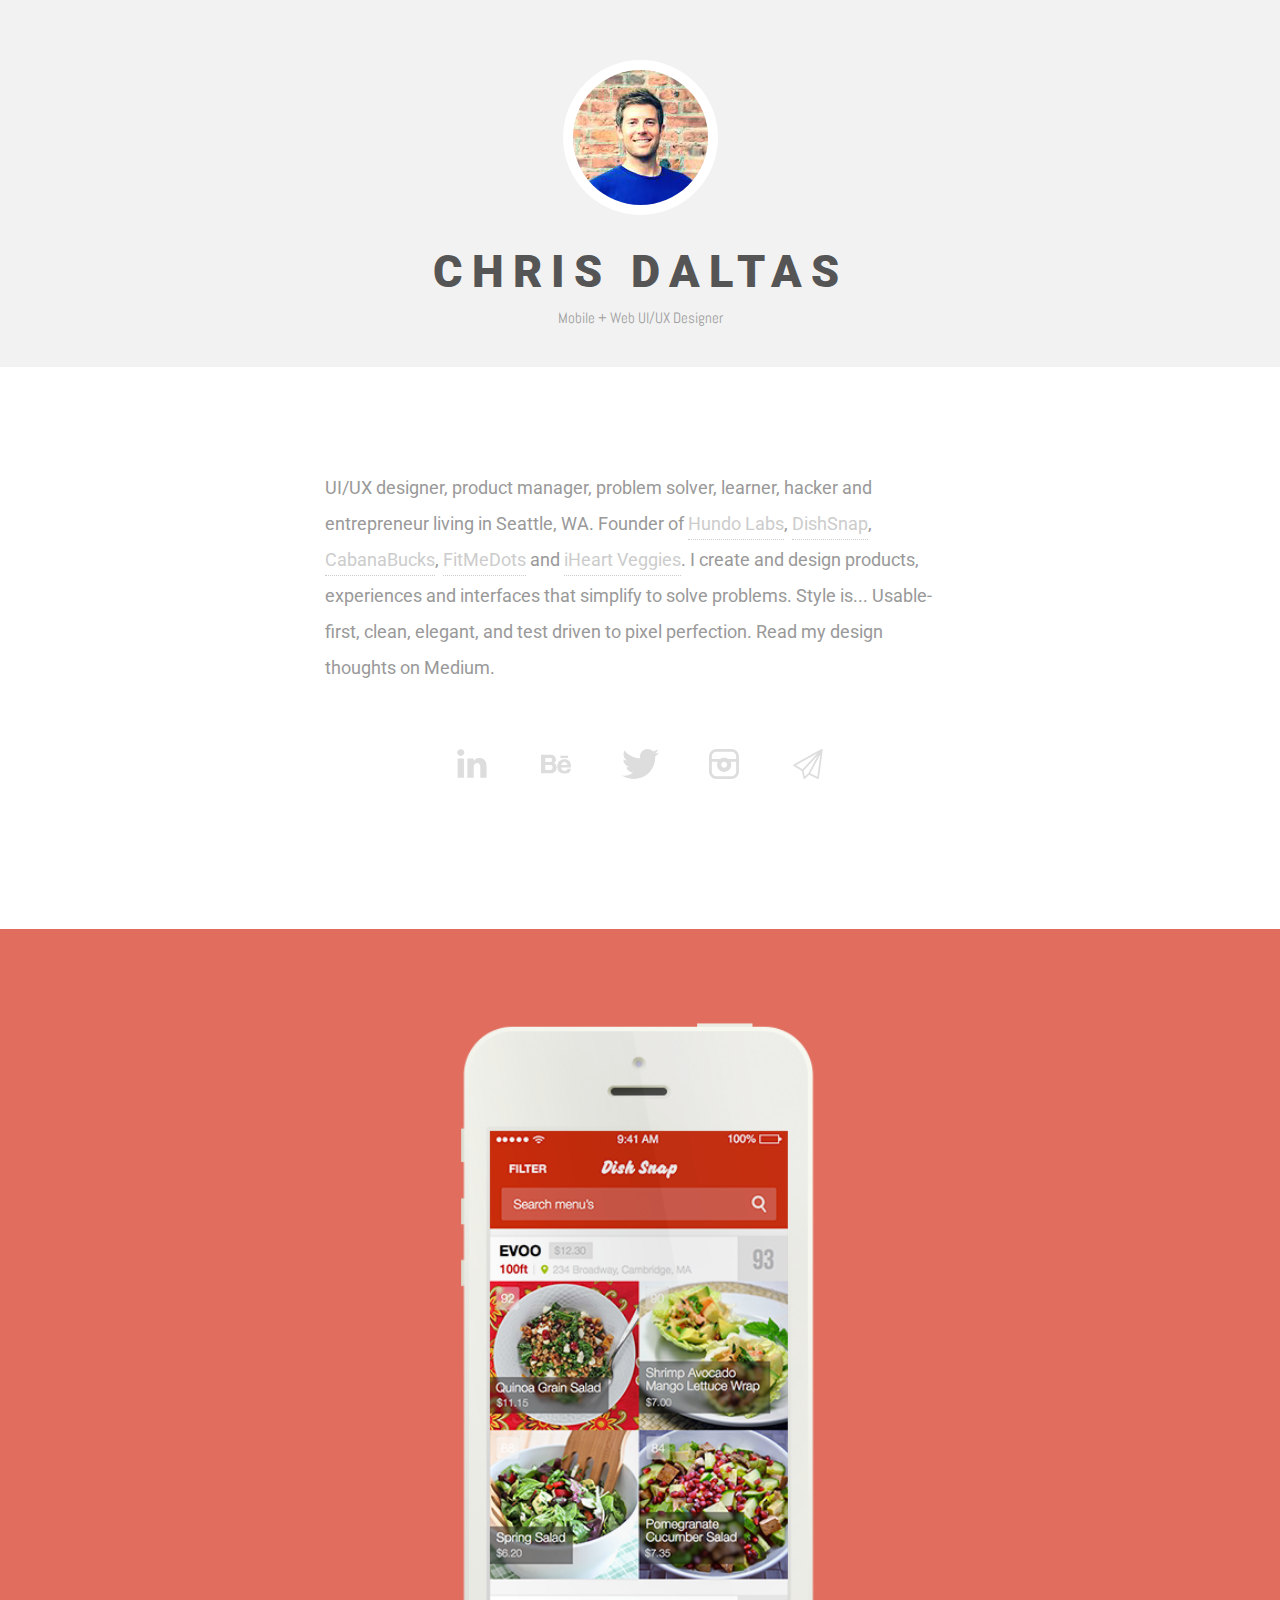
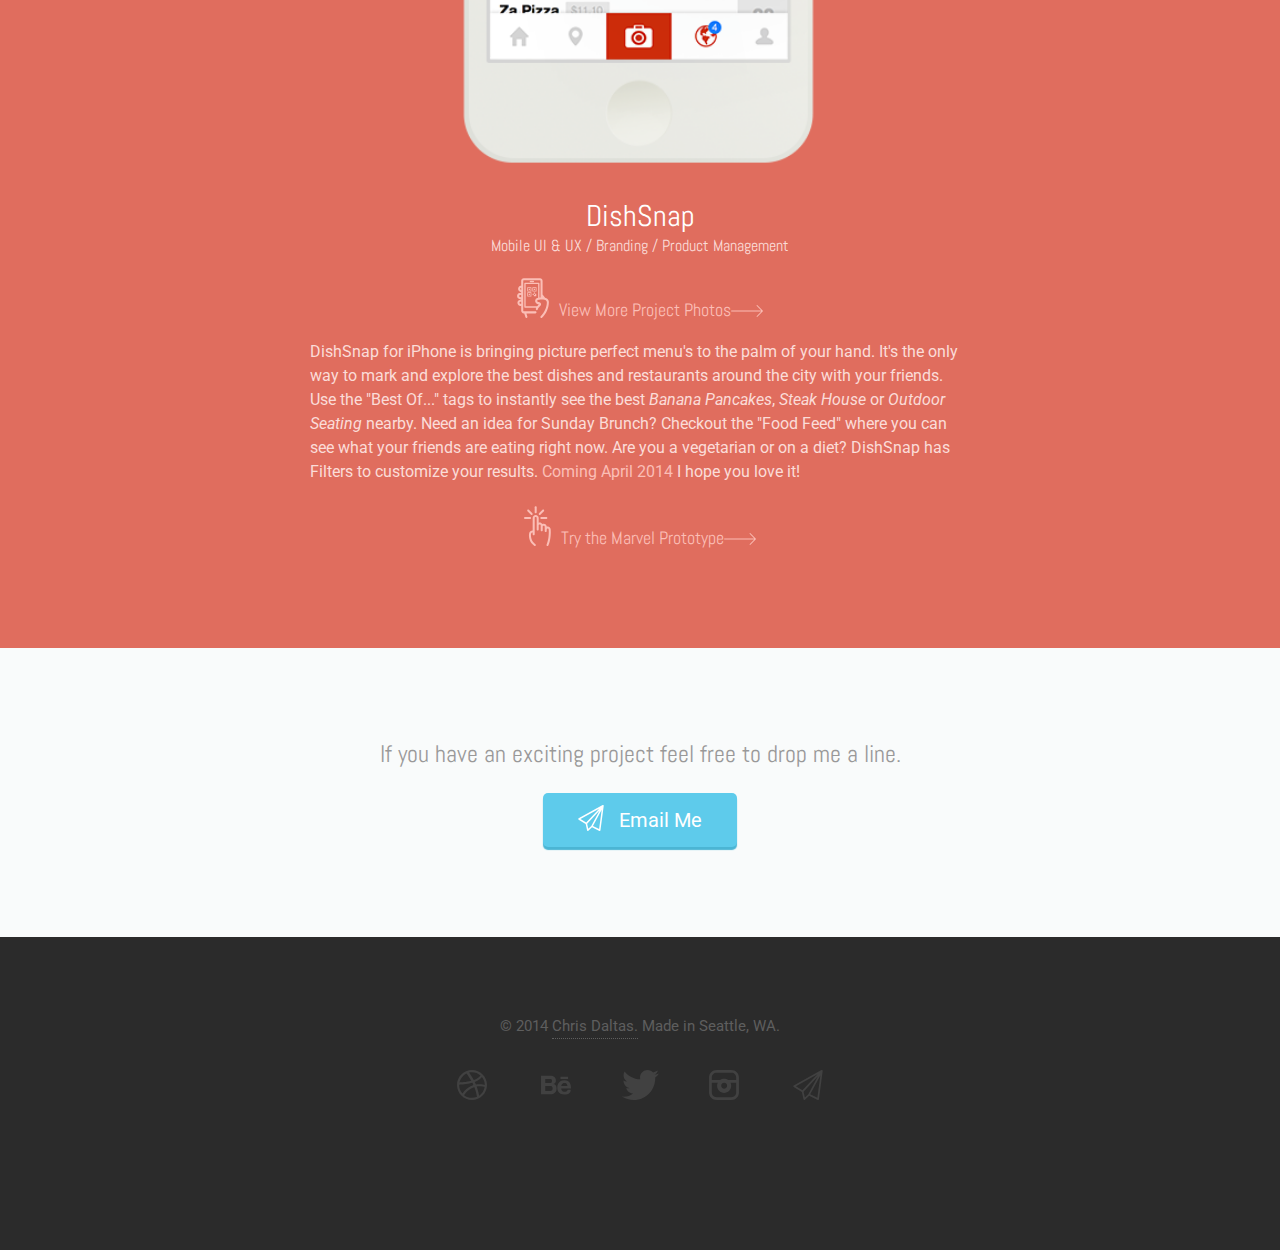
==== index.html @ 1ea1fd64 "updated links" ====
<!DOCTYPE html>
<html lang="en">
<head>
    <meta charset="utf-8">
    <title>Chris Daltas | Mobile + Web UI/UX Designer</title>
    <meta name="viewport" content="width=device-width, initial-scale=1.0">

    <!-- GOOGLE FONTS -->
    <link href='http://fonts.googleapis.com/css?family=Abel|Yellowtail|Roboto:400,300,500,700,900,100|Cookie|Rancho' rel='stylesheet' type='text/css'>

    <!-- Removal of Typekit Fonts
    <script src="//use.typekit.net/yda7muu.js"></script>
    <script>try{Typekit.load();}catch(e){}</script>
    -->

    <link rel="stylesheet" href="css/styles.css">
    
    <!-- [if lt IE 9]>
        <script src="http://html5shiv.googlecode.com/svn/trunk/html5.js"></script>
    <![endif]
    -->
    

</head>
<body>

    <header id="header">
        <img src="images/mypic_sq.png" width="135" height="135" class="hero">
        <h1>CHRIS DALTAS</h1>
        <h2>Mobile + Web UI/UX Designer</h2>
    </header>
    
    <section id="intro">
        <div class="column">
            
            <p>UI/UX designer, product manager, problem solver, learner, hacker and entrepreneur living in Seattle, WA. Founder of <a href="http://www.gohundo.com" class="link-black">Hundo Labs</a>, <a href="dishsnap.html" class="link-red" target="_blank">DishSnap</a>, <a href="" class="link-twitter">CabanaBucks</a>, <a href="http://www.fitmedots.com" class="link-dribbble">FitMeDots</a> and <a href="https://itunes.apple.com/us/app/i-heart-veggies-vegetables/id487777844?mt=8" class="link-green">iHeart Veggies</a>. I create and design products, experiences and interfaces that simplify to solve problems. Style is... Usable-first, clean, elegant, and test driven to pixel perfection. Read my design thoughts on Medium.</p>
            
            <ul class="social">
                <li class="link-dribbble">
                    <a href="">
                        <img src="/images/icon_linkedin_over.svg" width="43" height="43">
                        LinkedIn
                    </a>
                </li>
                
                <li class="link-behance">
                    <a href="https://www.behance.net/chrisdaltas">
                        <img src="/images/icon_behance_over.svg" width="43" height="43">
                        Behance
                    </a>
                </li>
                
                <li class="link-twitter">
                    <a href="https://twitter.com/chrisdaltas">
                        <img src="/images/icon_twitter_over.svg" width="43" height="43">
                        Twitter
                    </a>
                </li>
                
                <li class="link-instagram">
                    <a href="http://instagram.com/ccwaite8">
                        <img src="/images/icon_instagram_over.svg" width="43" height="43">
                        Instagram
                    </a>
                </li>
                
                <li class="link-mail">
                    <a href="mailto:chrisdaltas@gmail.com">
                        <img src="/images/icon_mail_over.svg" width="43" height="43">
                        Email
                    </a>
                </li>
    
            </ul>
            
        </div>
    </section>
        <section id="snappy" class="clients">
        
        <img src="images/dishsnap.png" alt="DishSnap" width="380" class="hero">
        
        <div class="column">
        
            <h2>DishSnap</h2>
            <h3>Mobile UI & UX / Branding / Product Management</h3>

            <p class="dribbble"><a href=""><img src="/images/icon_photos.svg" class="dribbble">View More Project Photos<img src="/images/icon_arrow_snappy.svg" class="arrow"></a></p>
            
            <p>DishSnap for iPhone is bringing picture perfect menu's to the palm of your hand. It's the only way to mark and explore the best dishes and restaurants around the city with your friends. Use the "Best Of..." tags to instantly see the best <em>Banana Pancakes</em>, <em>Steak House</em> or <em>Outdoor Seating</em> nearby. Need an idea for Sunday Brunch? Checkout the "Food Feed" where you can see what your friends are eating right now. Are you a vegetarian or on a diet? DishSnap has Filters to customize your results.<a href="dishsnap.html" class="link-focus"> Coming April 2014</a> I hope you love it!</p>

            <p class="dribbble"><a href=""><img src="/images/icon_demo.svg" class="dribbble">Try the Marvel Prototype<img src="/images/icon_arrow_snappy.svg" class="arrow"></a></p>
        
        </div>
    </section>
    
    
<!--
    <section id="share-practice" class="clients">
    
        <img src="images/share_practice.png" alt="SharePractice" width="399" height="359" class="hero">
        
        <div class="column">
        
            <h2>Cabanabucks</h2>
            <h3>Branding, UI/UX Design, Product Management</h3>
            
            <p>FitMeDots is the easiest way to track the progress of your workout and guarantee you don't neglect certain body parts and create muscle imbalances.</p>
            
        </div>
    </section>
    
    <section id="ted-todd" class="clients">
        
        <img src="images/ted_todd.png" alt="Ted Todd Insurance" width="623" height="303" class="hero">
        
        <div class="column">
        
            <h2>Ted Todd Insurance</h2>
            <h3>Web Design / Responsive Design</h3>
            
            <p>Led the Web Design direction for the new Ted Todd Insurance Website with Focus Lab. Once <a href="http://dribbble.com/matt_yow">@Matt Yow</a> and <a href="http://dribbble.com/BillSKenney">@Bill Kenney</a> dropped some branding magic we were able to make a very professional yet playful informational respsponive site.</p>
            
            <p class="dribbble"><a href="http://dribbble.com/charliewaite/projects/86201-Ted-Todd"><img src="images/icon_dribbble_tedtodd.svg" class="dribbble">View this project on dribbble <img src="images/icon_arrow_tedtodd.svg" class="arrow"></a></p>
        
        </div>
    </section>
    
    <section id="productions-4120" class="clients">
        
        <img src="images/4120.png" alt="4120 Productions" width="623" height="303" class="hero">
        
        <div class="column">
        
            <h2>4120 Productions</h2>
            <h3>Web Design / Responsive Design / Branding Collateral</h3>
            
            <p>Got to work on the 4120 Productions website as well as some branding collateral. Worked with <a href="http://dribbble.com/colorkitecraig">@Craig Stubberfield</a> and <a href="http://colorkite" target="_blank">Colorkite</a> to make a new portfolio site for an awesome video production company in San diego. Check out the live site <a href="http://www.fortyonetwenty.com/" target="_blank">here</a>.</p>
            
            <p class="dribbble"><a href="http://dribbble.com/charliewaite/projects/87992-4120-Productions"><img src="images/icon_dribbble_4120.svg" class="dribbble">View this project on dribbble <img src="images/icon_arrow_4120.svg" class="arrow"></a></p>
        
        </div>
    </section>
    
    <section id="snappy" class="clients">
        
        <img src="images/snappy.png" alt="Snappy" width="450" height="358" class="hero">
        
        <div class="column">
        
            <h2>Snappy</h2>
            <h3>Web Design / UI Design / Branding</h3>
            
            <p>Working with the UserScape team was a dream. When you have a company that allows you to take some risks and explore your options, it really allows you to take a design to places it may not have wound up otherwise. Check out the in depth blog over at <a href="http://focuslabllc.com/blog/P3" target="_blank">Focus Lab</a>.</p>
            
            <p class="dribbble"><a href="http://dribbble.com/charliewaite/projects/64573-Snap-Reply"><img src="images/icon_dribbble_snappy.svg" class="dribbble">View this project on dribbble <img src="images/icon_arrow_snappy.svg" class="arrow"></a></p>
        
        </div>
    </section>

    -->
    
    <section id="contact">
        <h3>If you have an exciting project feel free to drop me a line.</h3>
        <a href="mailto:chrisdaltas@gmail.com" class="btn"><img src="images/icon_mail_white.svg">Email Me</a>
    </section>
    
    <footer id="footer">
        <p>&copy; 2014 <a href="mailto:chrisdaltas@gmail.com">Chris Daltas.</a> Made in Seattle, WA.</p>
        
        <ul class="social">
            <li class="link-dribbble">
                <a href="">
                    <img src="images/icon_linkedin_over.svg" width="43" height="43">
                    LinkedIn
                </a>
            </li>
            <li class="link-behance">
                <a href="https://www.behance.net/chrisdaltas">
                    <img src="images/icon_behance_over.svg" width="43" height="43">
                    Behance
                </a>
            </li>
            <li class="link-twitter">
                <a href="https://twitter.com/chrisdaltas">
                    <img src="images/icon_twitter_over.svg" width="43" height="43">
                    Twitter
                </a>
            </li>
            <li class="link-instagram">
                <a href="">
                    <img src="images/icon_instagram_over.svg" width="43" height="43">
                    Instagram
                </a>
            </li>
            <li class="link-mail">
                <a href="mailto:chrisdaltas@gmail.com">
                    <img src="images/icon_mail_over.svg" content="image/svg" width="43" height="43">
                    Email
                </a>
            </li>
            
        </ul>
        
    </footer>

<script type="text/javascript">

  var _gaq = _gaq || [];
  _gaq.push(['_setAccount', 'UA-39226556-1']);
  _gaq.push(['_trackPageview']);

  (function() {
    var ga = document.createElement('script'); ga.type = 'text/javascript'; ga.async = true;
    ga.src = ('https:' == document.location.protocol ? 'https://ssl' : 'http://www') + '.google-analytics.com/ga.js';
    var s = document.getElementsByTagName('script')[0]; s.parentNode.insertBefore(ga, s);
  })();

</script>


</body>
</html>
---- css/styles.css ----
article,
aside,
details,
figcaption,
figure,
footer,
header,
hgroup,
nav,
section {
  display: block;
}
audio,
canvas,
video {
  display: inline-block;
  *display: inline;
  *zoom: 1;
}
audio:not([controls]) {
  display: none;
}
html {
  font-size: 100%;
  -webkit-text-size-adjust: 100%;
  -ms-text-size-adjust: 100%;
}
a:focus {
  outline: thin dotted #333;
  outline: 5px auto -webkit-focus-ring-color;
  outline-offset: -2px;
}
a:hover,
a:active {
  outline: 0;
}
sub,
sup {
  position: relative;
  font-size: 75%;
  line-height: 0;
  vertical-align: baseline;
}
sup {
  top: -0.5em;
}
sub {
  bottom: -0.25em;
}
img {
  /* Responsive images (ensure images don't scale beyond their parents) */

  max-width: 100%;
  /* Part 1: Set a maxium relative to the parent */

  width: auto\9;
  /* IE7-8 need help adjusting responsive images */

  height: auto;
  /* Part 2: Scale the height according to the width, otherwise you get stretching */

  vertical-align: middle;
  border: 0;
  -ms-interpolation-mode: bicubic;
}
#map_canvas img,
.google-maps img {
  max-width: none;
}
button,
input,
select,
textarea {
  margin: 0;
  font-size: 100%;
  vertical-align: middle;
}
button,
input {
  *overflow: visible;
  line-height: normal;
}
button::-moz-focus-inner,
input::-moz-focus-inner {
  padding: 0;
  border: 0;
}
button,
html input[type="button"],
input[type="reset"],
input[type="submit"] {
  -webkit-appearance: button;
  cursor: pointer;
}
input[type="search"] {
  -webkit-box-sizing: content-box;
  -moz-box-sizing: content-box;
  box-sizing: content-box;
  -webkit-appearance: textfield;
}
input[type="search"]::-webkit-search-decoration,
input[type="search"]::-webkit-search-cancel-button {
  -webkit-appearance: none;
}
textarea {
  overflow: auto;
  vertical-align: top;
}

/* ===================================
 GOOGLE FONTS
 ===================================== */

/* font-family: 'Abel', sans-serif; */
/* font-family: 'Yellowtail', cursive; */
/* font-family: 'Roboto', sans-serif; */
/* font-family: 'Cookie', cursive; */
/* font-family: 'Rancho', cursive; */


a {
  text-decoration: none;
  color: ;
}
a:hover,
a:visited {
  color: ;
}
h1,
h2,
h3,
h4,
h5,
h6 {
  margin-top: 0;
  font-weight: normal;
}
.left {
  float: left;
}
.right {
  float: right;
}
body {
  font-family: "Roboto", "Helvetica Neue", Helvetica, Arial, sans-serif;
  margin: 0;
  padding: 0;
  color: #999;
  font-weight: normal;
}
h1 {
  font-family: "Roboto", "Helvetica Neue", Helvetica, Arial, sans-serif;
  font-size: 45px;
  font-weight: 900;
}
h2 {
  font-family: "abel", "Helvetica Neue", Helvetica, Arial, sans-serif;
  font-size: 30px;
  font-weight: 500;
}

h3 {
    font-family: "abel", "Helvetica Neue", Helvetica, Arial, sans-serif;}


/* ===================================
HEADER
 ===================================== */

header#header {
  text-align: center;
  background: #f2f2f2;
  padding: 30px 0 40px 0;
}

header#header .hero {
  margin: 30px;
  border-radius: 100%;
  border:10px solid #fff;
}

header#header h1 {
  color: #555;
  letter-spacing: 9px;
  margin: 0;
  padding-left: 15px;
  padding-right: 15px;
}
header#header h2 {
  font-size: 15px;
  color: #9f9f9f;
  font-family: "Abel", "Helvetica Neue", Helvetica, Arial, sans-serif;
  margin: 10px 0 0 0;
  font-weight: normal;
}

/* ===================================
INTRO SECTION
===================================== */

section#intro {
  padding: 85px 0 85px 0;
}
section#intro .column {
  max-width: 630px;
  margin: 0 auto;
  padding-left: 15px;
  padding-right: 15px;
}
section#intro p {
  font-size: 18px;
  line-height: 2;
  color: #999;
  padding-bottom: 25px;
}
section#intro a {
  color: #ccc;
  border-bottom: 1px dotted #ccc;
  padding-bottom: 5px;
}
section#intro a.link-green:hover {
  color: #09dd2c;
  border-color: #09dd2c;
}  
section#intro a.link-black:hover {
  color: #000000;
  border-color: #000000;
}  
section#intro a.link-red:hover {
  color: #D62618;
  border-color: #D62618;
}  
section#intro a.link-twitter:hover {
  color: #28aae1;
  border-color: #28aae1;
}
section#intro a.link-dribbble:hover {
  color: #ea4c89;
  border-color: #ea4c89;
}
section#intro a.link-instagram:hover {
  color: #326189;
  border-color: #326189;
}
ul.social {
  list-style: none;
  margin: 0;
  padding: 0;
  text-align: center;
}
ul.social li {
  margin: 0;
  padding: 0;
  display: inline-block;
  margin: 20px 5px;
  vertical-align: top;
}
ul.social li a {
  display: block;
  width: 70px;
  height: 70px;
  text-indent: -9999px;
  border: none !important;
  font-size: 14px;
  text-align: center;
}
ul.social li a:hover {
  background: transparent !important;
}
ul.social li a:hover img {
  height: 30px !important;
  margin-bottom: 25px;
}
ul.social li.link-twitter a {
  background: url(/images/icon_twitter.svg) no-repeat center 0px;
  background-size: 37px;
  color: #28aae1 !important;
}
ul.social li.link-dribbble a {
  background: url(/images/icon_linkedin.svg) no-repeat center 0px;
  background-size: 30px;
  color: #007BB6 !important;
}
ul.social li a:hover {
  text-indent: 0;
}
ul.social li.link-instagram a {
  background: url(/images/icon_instagram.svg) no-repeat center 0px;
  background-size: 30px;
  color: #326189 !important;
}
ul.social li.link-mail a {
  background: url(/images/icon_mail.svg) no-repeat center 0px;
  background-size: 30px;
  color: #dd4951 !important;
}
ul.social li.link-behance a {
  background: url(/images/icon_behance.svg) no-repeat center 0px;
  background-size: 30px;
  color: #005CFF !important;
}


/* ===================================
CLIENT WORK
===================================== */

section.clients {
  padding: 80px 15px;
}
section.clients .column {
  max-width: 660px;
  margin: 0 auto;
}
section.clients .hero {
  margin-bottom: 20px;
}
section.clients h2 {
  font-size: 30px;
  margin: 0;
}
section.clients h3 {
  font-size: 16px;
  font-weight: normal;
  margin-bottom: 20px;
}
section.clients p {
  font-size: 16px;
  line-height: 1.5;
  text-align: left;
}
section.clients p.dribbble {
  font-family: 'abel';
  font-size: 18px;
  margin-top: 20px;
  line-height: 24px;
  text-align: center;
}
section.clients p.dribbble img.dribbble {
  vertical-align: baseline;
  height: 40px;
  margin-right: 10px;
  position: relative;
  top: 2px;
}
section.clients p.dribbble img.arrow {
  width: 32px;
  height: 12px;
  position: relative;
  -webkit-transition-property: left;
  -moz-transition-property: left;
  -o-transition-property: left;
  transition-property: left;
  -webkit-transition-duration: 0.2s;
  -moz-transition-duration: 0.2s;
  -o-transition-duration: 0.2s;
  transition-duration: 0.2s;
  -webkit-transition-timing-function: linear;
  -moz-transition-timing-function: linear;
  -o-transition-timing-function: linear;
  transition-timing-function: linear;
}
section.clients p.dribbble:hover img.arrow {
  position: relative;
  left: 10px;
  -webkit-transition-property: left;
  -moz-transition-property: left;
  -o-transition-property: left;
  transition-property: left;
  -webkit-transition-duration: 0.2s;
  -moz-transition-duration: 0.2s;
  -o-transition-duration: 0.2s;
  transition-duration: 0.2s;
  -webkit-transition-timing-function: linear;
  -moz-transition-timing-function: linear;
  -o-transition-timing-function: linear;
  transition-timing-function: linear;
}

/* DISHSNAP */

section#dishsnap {
  background: #e06d5e;
  text-align: center;
}

section#dishsnap h2 {
  color: #ed1d1d;
}
section#dishsnap h3 {
  color: #fbdcd8;
}
section#dishsnap p {
  color: #fbdcd8;
}
section#dishsnap a {
  color: #fbdcd8;
}

/* SEBONIC FINANCIAL */


section#sebonic {
  background: #fcead5;
  text-align: center;
}
section#sebonic h2 {
  font-family: 'Yellowtail', cursive;
  color: #675743;
}
section#sebonic h3 {
  color: #7f6c55;
}
section#sebonic p {
  color: #7f6c55;
}
section#sebonic a {
  color: #ad6c29;
}


/* SHARE PRACTICE */

section#share-practice {
  background: #7ec9ac;
  text-align: center;
}
section#share-practice h2 {
  color: #fff;
}
section#share-practice h3 {
  color: #888;
}
section#share-practice p {
  color: #000;
}
section#share-practice a {
  color: #dd1515;
}


/* TED TODD */

section#ted-todd {
  background: #1d9fd3;
  text-align: center;
}
section#ted-todd h2 {
  color: #fff;
}
section#ted-todd h3 {
  color: #0a5b7c;
}
section#ted-todd p {
  color: #0a5b7c;
}
section#ted-todd a {
  color: #71d4fb;
}


/* 4120 PRODUCTIONS*/

section#productions-4120 {
  background: #f3f3e9;
  text-align: center;
}
section#productions-4120 h2 {
  color: #555;
}
section#productions-4120 h3 {
  color: #a7a9ac;
}
section#productions-4120 p {
  color: #a7a9ac;
}
section#productions-4120 a {
  color: #db594c;
}

/* SNAPPY */

section#snappy {
  background: #e06d5e;
  text-align: center;
}
section#snappy h2 {
  color: #fff;
}
section#snappy h3 {
  color: #fbdcd8;
}
section#snappy p {
  color: #fbdcd8;
}
section#snappy a {
  color: #fbbeb6;
}

/* ===================================
CONTACT
===================================== */


section#contact {
  background: #f9fbfb;
  text-align: center;
  padding: 90px 15px;
}
section#contact h3 {
  font-size: 24px;
}
section#contact .btn {
  display: inline-block;
  background: #5ecbeb;
  border-radius: 5px;
  font-size: 20px;
  line-height: 30px;
  padding: 12px 35px;
  color: #fff;
  box-shadow: 0 3px 1px #4bb5d4;
}
section#contact .btn:hover {
  background: #07c2f9;
  box-shadow: 0 3px 1px #07a5d3;
}
section#contact .btn img {
  width: 26px;
  margin-right: 15px;
  vertical-align: top;
}

/* ===================================
FOOTER
===================================== */

footer#footer {
  background: #2b2b2b;
  text-align: center;
  padding: 65px 0 90px 0;
}
footer#footer {
  background: #2b2b2b;
  text-align: center;
  padding: 65px 0 90px 0;
}
footer#footer p {
  font-size: 15px;
  color: #5e5e5e;
}
footer#footer p a {
  font-family: "Roboto", "Helvetica Neue", Helvetica, Arial, sans-serif;
  color: #5e5e5e;
  border-bottom: 1px dotted #5e5e5e;
  padding-bottom: 3px;
}
footer#footer ul.social li.link-twitter a {
  background-image: url(/images/icon_twitter_footer.svg);
}
footer#footer ul.social li.link-dribbble a {
  background-image: url(/images/icon_dribbble_footer.svg);
}
footer#footer ul.social li.link-instagram a {
  background-image: url(/images/icon_instagram_footer.svg);
}
footer#footer ul.social li.link-mail a {
  background-image: url(/images/icon_mail_footer.svg);
}
footer#footer ul.social li.link-blog a {
  background-image: url(/images/icon_blog_footer.svg);
}
footer#footer ul.social li.link-behance a {
  background-image: url(/images/icon_behance_footer.svg);
}


/* ===================================
RESPONSIVE STYLES
===================================== */

@media (max-width: 600px) {
  header#header {
    text-align: center;
    background: #f2f2f2;
    padding: 35px 0 35px 0;
  }
  header#header h1 {
    font-size: 26px;
    letter-spacing: 5px;
  }
  section#intro {
    padding: 25px 0 25px 0;
  }
  section#intro p {
    font-size: 16px;
    line-height: 1.8;
    color: #999;
  }
  section.clients p {
    font-size: 16px;
   line-height: 1.8;
    text-align: left;
  }
  ul.social {
   list-style: none;
   margin: 0;
   padding: 25px 0 0 0;
   text-align: center;
  }
  ul.social li {
    margin: 0;
  }
  ul.social li a {
    width: 50px;
  }
  footer#footer ul.social {
    display: none;
  }
}
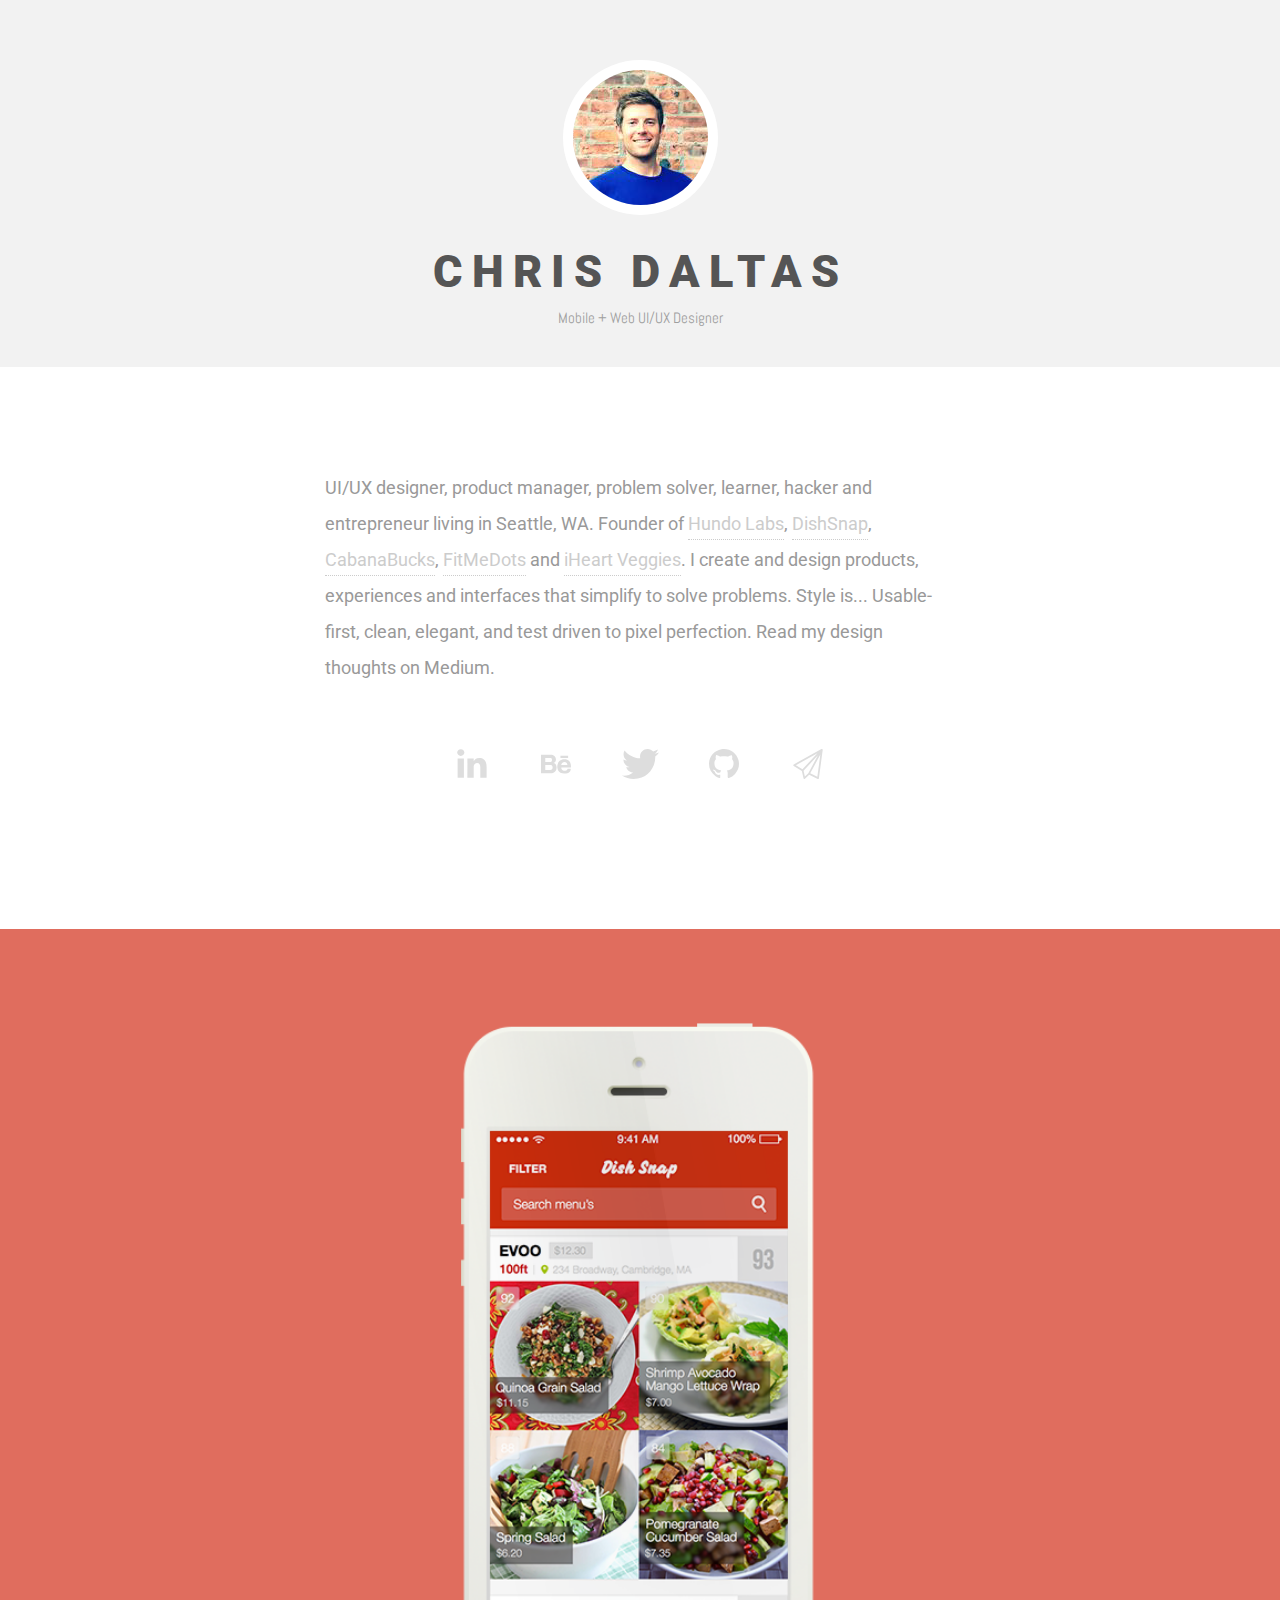
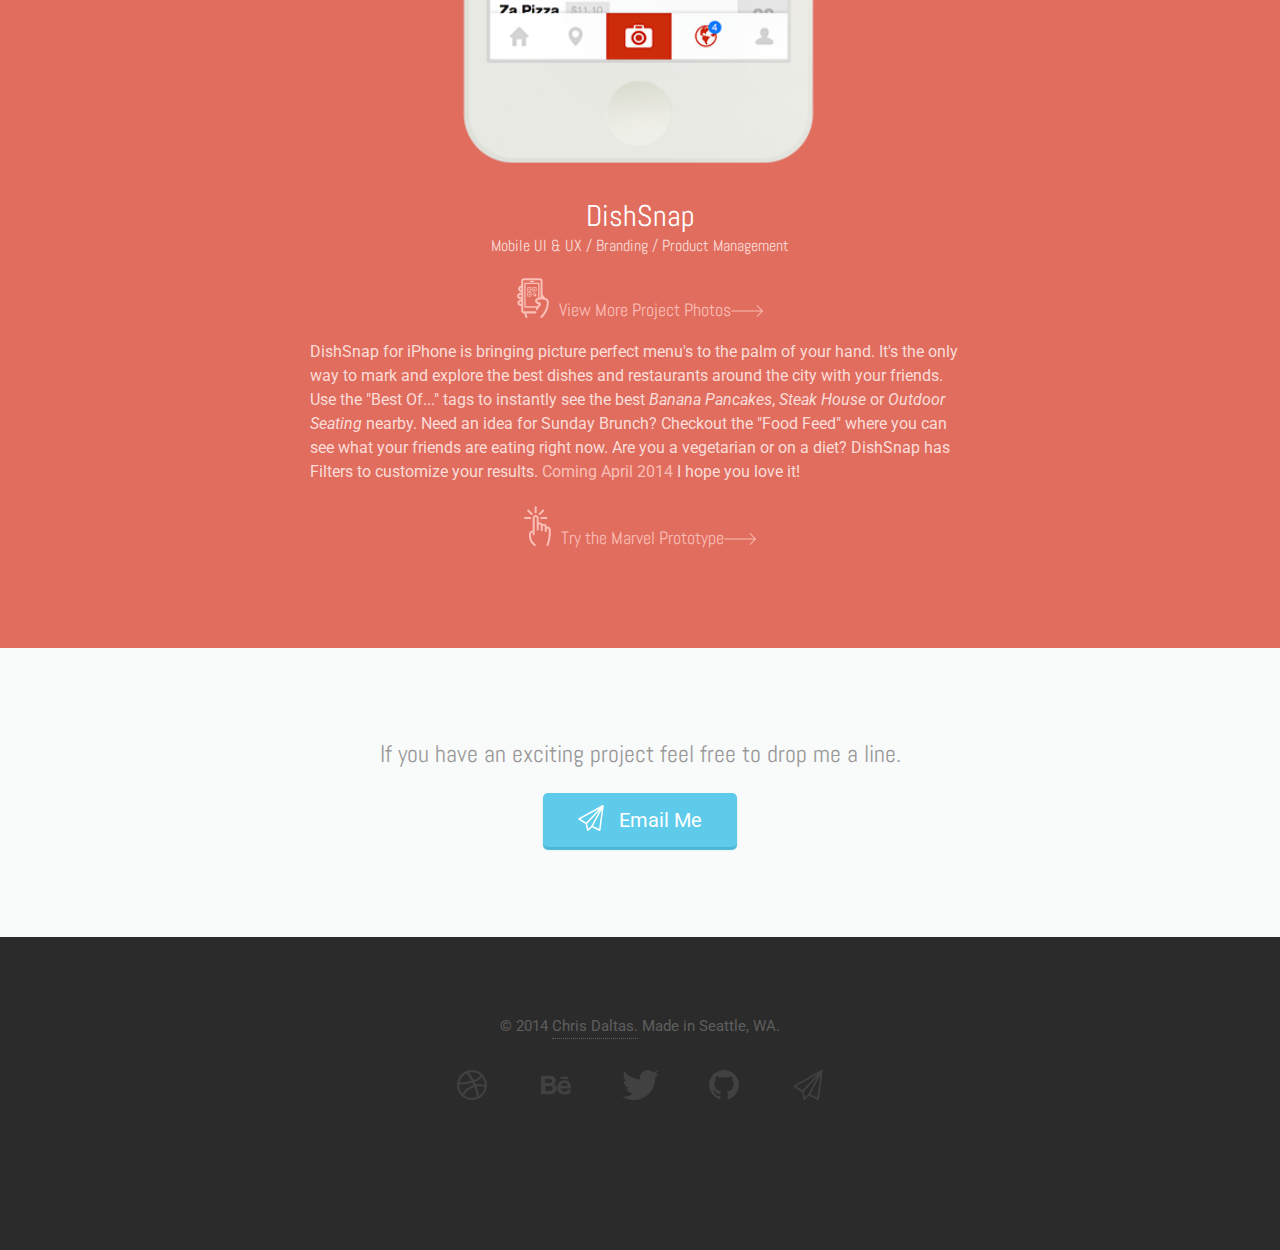
==== commit 826b69b6: "added github, removed instagram" ====
--- a/index.html
+++ b/index.html
@@ -59,8 +59,8 @@
                 
                 <li class="link-instagram">
                     <a href="http://instagram.com/ccwaite8">
-                        <img src="/images/icon_instagram_over.svg" width="43" height="43">
-                        Instagram
+                        <img src="/images/icon_github_over.svg" width="43" height="43">
+                        GitHub
                     </a>
                 </li>
                 
@@ -88,7 +88,7 @@
             
             <p>DishSnap for iPhone is bringing picture perfect menu's to the palm of your hand. It's the only way to mark and explore the best dishes and restaurants around the city with your friends. Use the "Best Of..." tags to instantly see the best <em>Banana Pancakes</em>, <em>Steak House</em> or <em>Outdoor Seating</em> nearby. Need an idea for Sunday Brunch? Checkout the "Food Feed" where you can see what your friends are eating right now. Are you a vegetarian or on a diet? DishSnap has Filters to customize your results.<a href="dishsnap.html" class="link-focus"> Coming April 2014</a> I hope you love it!</p>
 
-            <p class="dribbble"><a href=""><img src="/images/icon_demo.svg" class="dribbble">Try the Marvel Prototype<img src="/images/icon_arrow_snappy.svg" class="arrow"></a></p>
+            <p class="dribbble"><a href="dishsnap.html"><img src="/images/icon_demo.svg" class="dribbble">Try the Marvel Prototype<img src="/images/icon_arrow_snappy.svg" class="arrow"></a></p>
         
         </div>
     </section>
@@ -188,8 +188,8 @@
             </li>
             <li class="link-instagram">
                 <a href="">
-                    <img src="images/icon_instagram_over.svg" width="43" height="43">
-                    Instagram
+                    <img src="images/icon_github_over.svg" width="43" height="43">
+                    GitHub
                 </a>
             </li>
             <li class="link-mail">
--- a/css/styles.css
+++ b/css/styles.css
@@ -285,7 +285,7 @@
   text-indent: 0;
 }
 ul.social li.link-instagram a {
-  background: url(/images/icon_instagram.svg) no-repeat center 0px;
+  background: url(/images/icon_github.svg) no-repeat center 0px;
   background-size: 30px;
   color: #326189 !important;
 }
@@ -561,7 +561,7 @@
   background-image: url(/images/icon_dribbble_footer.svg);
 }
 footer#footer ul.social li.link-instagram a {
-  background-image: url(/images/icon_instagram_footer.svg);
+  background-image: url(/images/icon_github_footer.svg);
 }
 footer#footer ul.social li.link-mail a {
   background-image: url(/images/icon_mail_footer.svg);
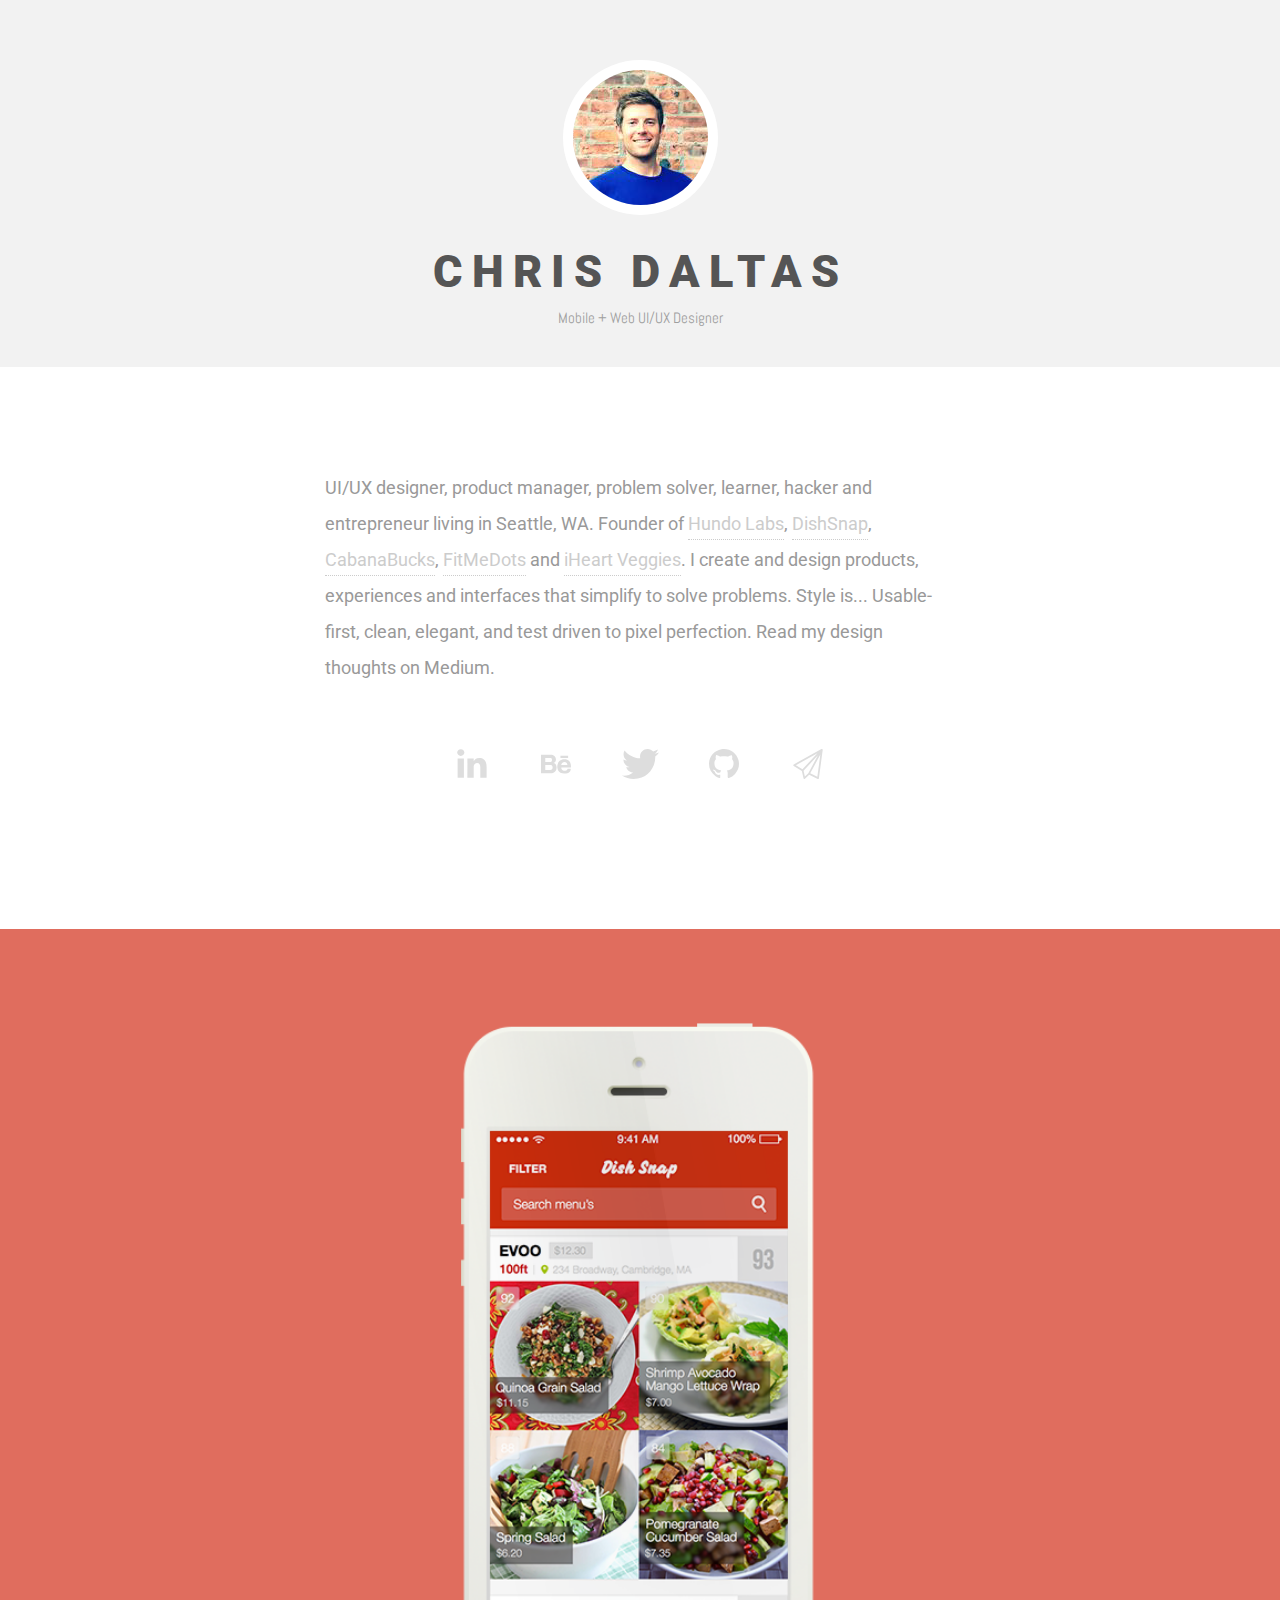
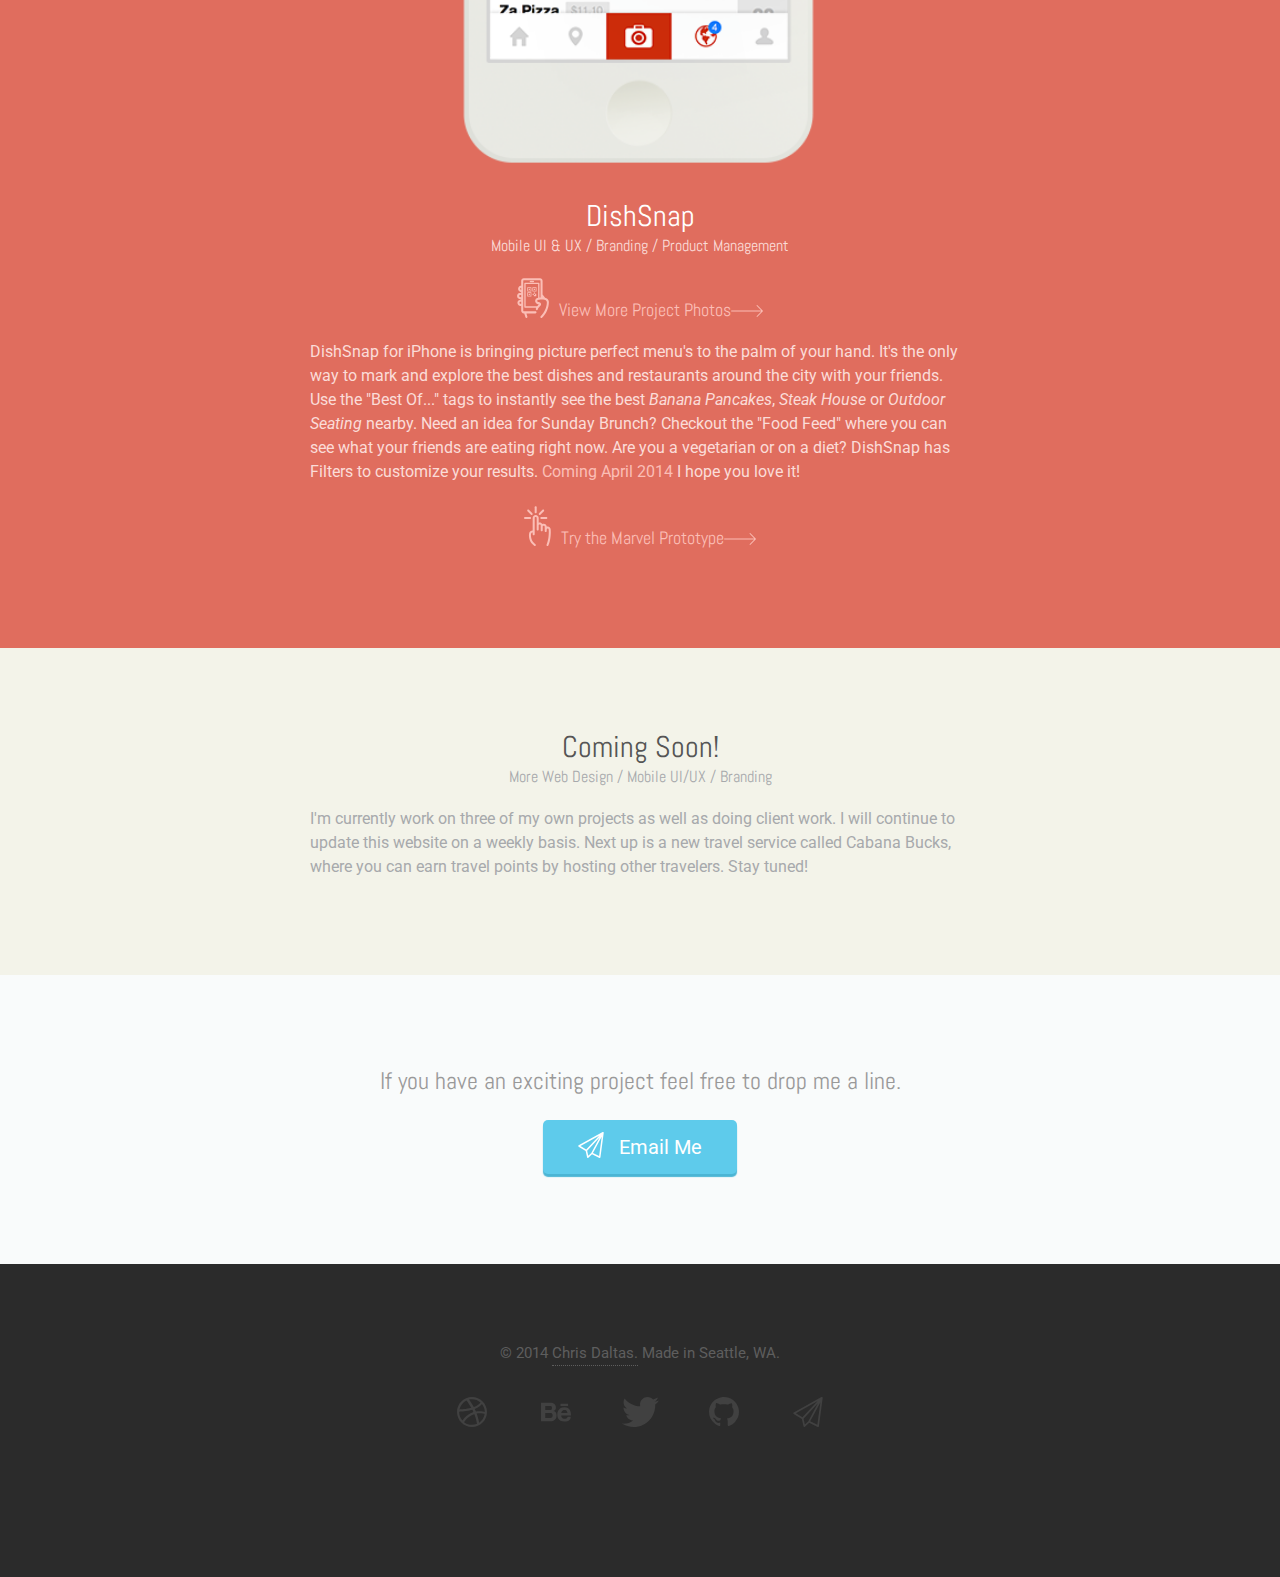
==== commit 875b0561: "added coming soon, updated dish snap.html" ====
--- a/index.html
+++ b/index.html
@@ -58,7 +58,7 @@
                 </li>
                 
                 <li class="link-instagram">
-                    <a href="http://instagram.com/ccwaite8">
+                    <a href="https://github.com/ChrisDaltas">
                         <img src="/images/icon_github_over.svg" width="43" height="43">
                         GitHub
                     </a>
@@ -93,6 +93,20 @@
         </div>
     </section>
     
+    <section id="productions-4120" class="clients">
+        
+        
+        <div class="column">
+        
+            <h2>Coming Soon!</h2>
+            <h3>More Web Design / Mobile UI/UX / Branding</h3>
+            
+            <p>I'm currently work on three of my own projects as well as doing client work. I will continue to update this website on a weekly basis. Next up is a new travel service called Cabana Bucks, where you can earn travel points by hosting other travelers. Stay tuned!</p>
+            
+        
+        </div>
+    </section>
+
     
 <!--
     <section id="share-practice" class="clients">
@@ -187,7 +201,7 @@
                 </a>
             </li>
             <li class="link-instagram">
-                <a href="">
+                <a href="https://github.com/ChrisDaltas">
                     <img src="images/icon_github_over.svg" width="43" height="43">
                     GitHub
                 </a>
--- a/css/styles.css
+++ b/css/styles.css
@@ -239,8 +239,8 @@
   border-color: #ea4c89;
 }
 section#intro a.link-instagram:hover {
-  color: #326189;
-  border-color: #326189;
+  color: #000000;
+  border-color: #000000;
 }
 ul.social {
   list-style: none;
@@ -287,7 +287,7 @@
 ul.social li.link-instagram a {
   background: url(/images/icon_github.svg) no-repeat center 0px;
   background-size: 30px;
-  color: #326189 !important;
+  color: #000000 !important;
 }
 ul.social li.link-mail a {
   background: url(/images/icon_mail.svg) no-repeat center 0px;
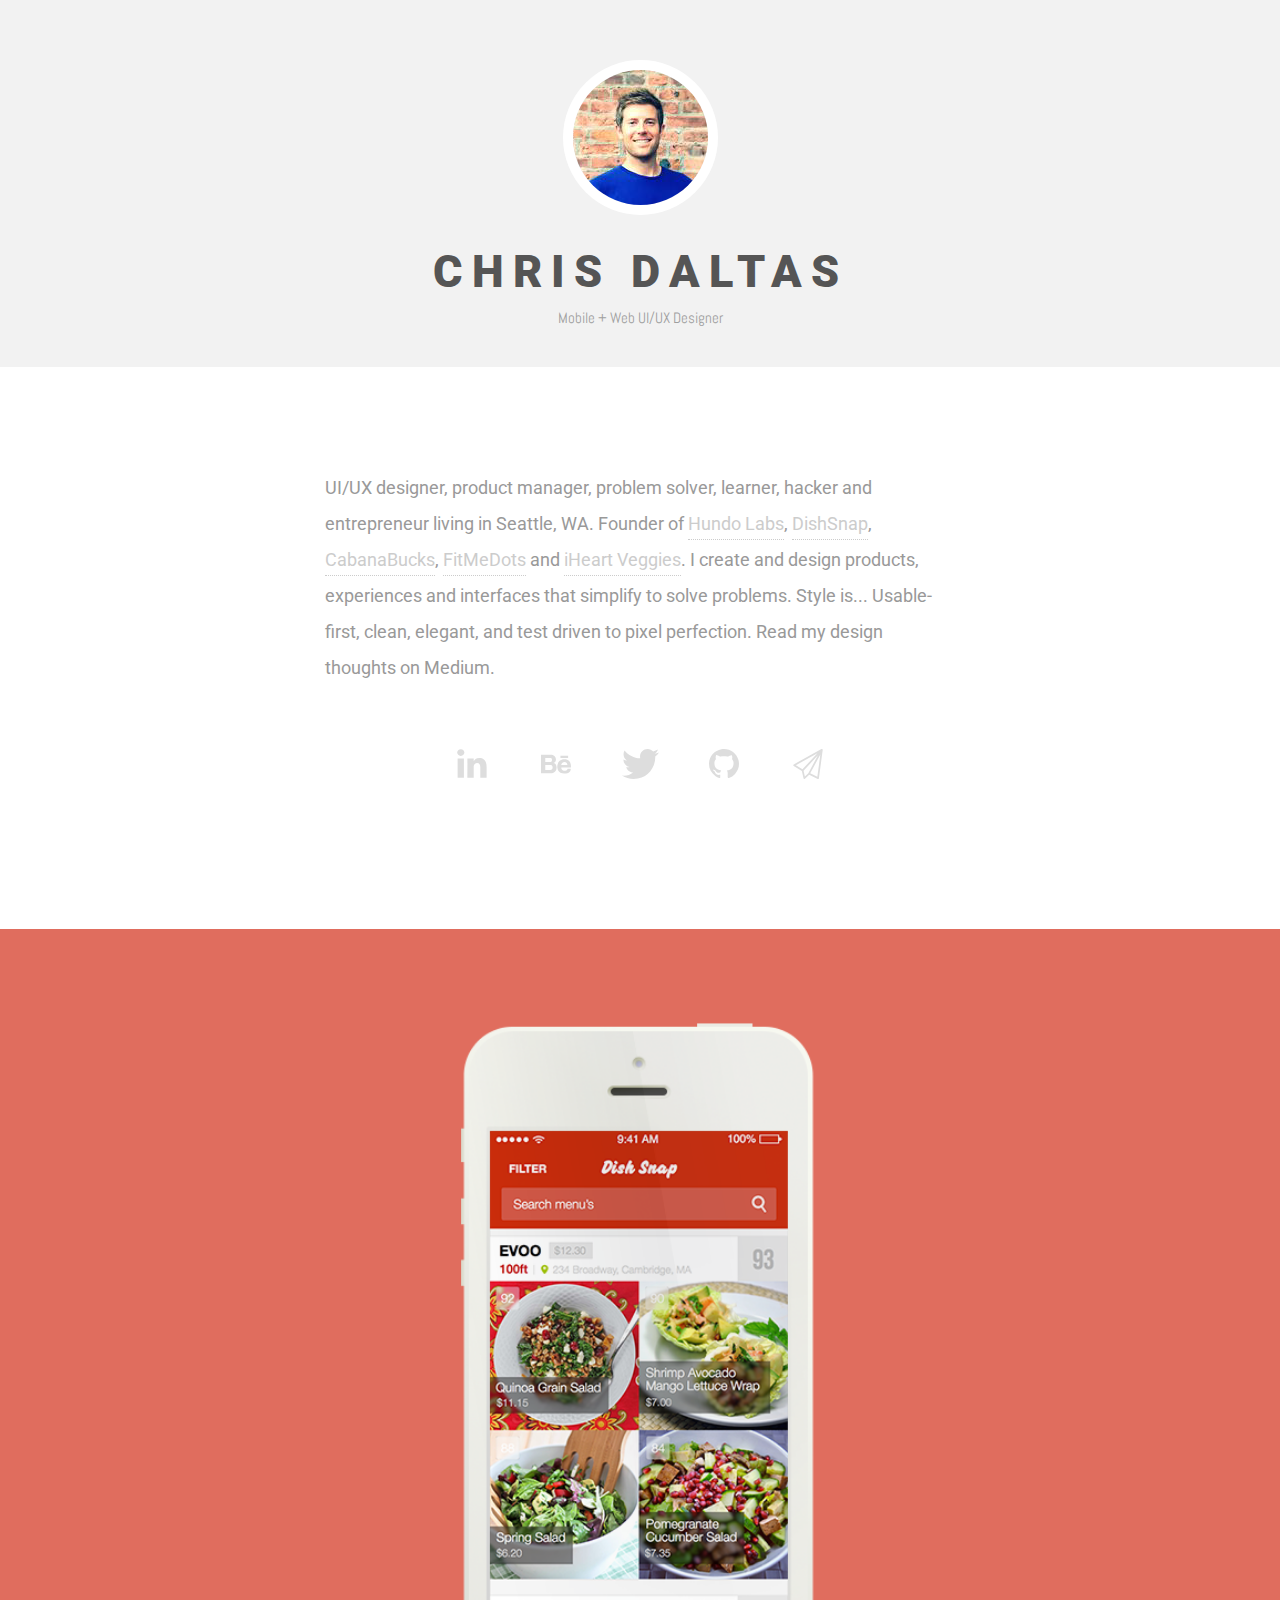
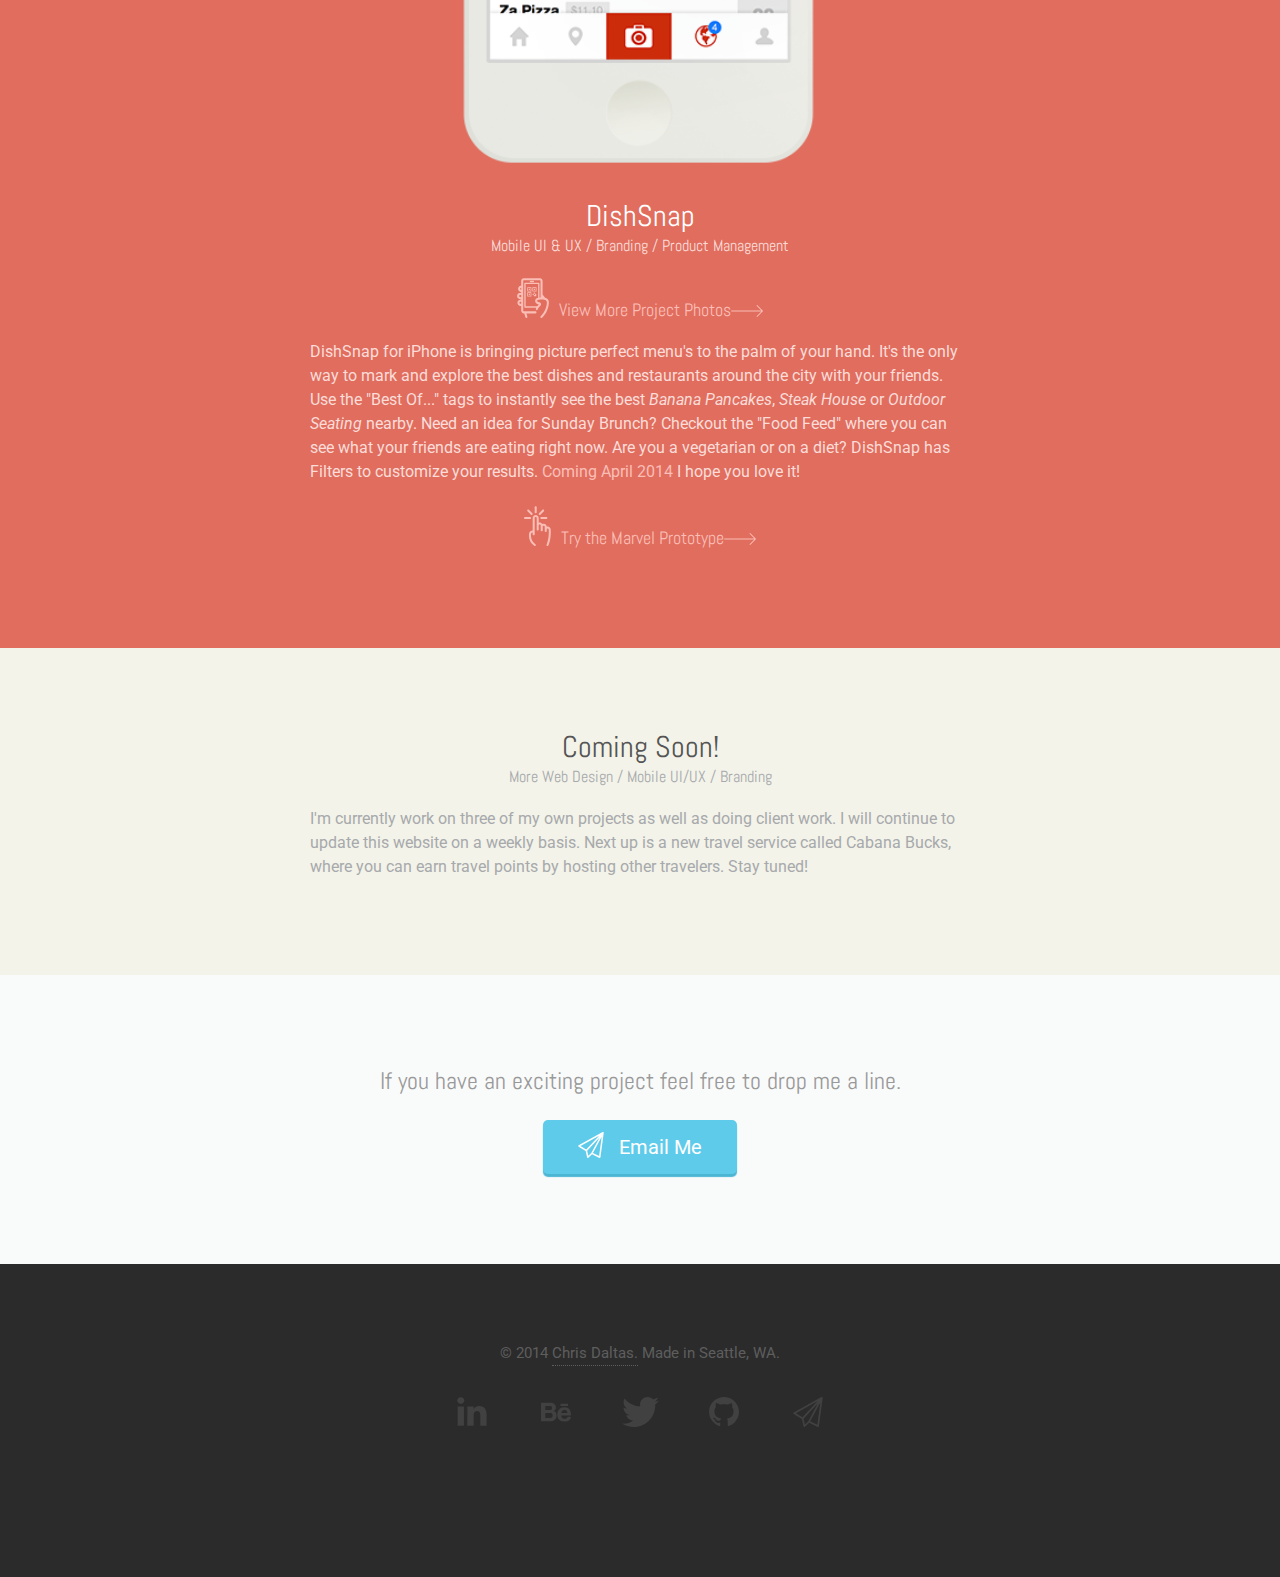
==== commit d675812d: "added marvel link" ====
--- a/index.html
+++ b/index.html
@@ -88,7 +88,7 @@
             
             <p>DishSnap for iPhone is bringing picture perfect menu's to the palm of your hand. It's the only way to mark and explore the best dishes and restaurants around the city with your friends. Use the "Best Of..." tags to instantly see the best <em>Banana Pancakes</em>, <em>Steak House</em> or <em>Outdoor Seating</em> nearby. Need an idea for Sunday Brunch? Checkout the "Food Feed" where you can see what your friends are eating right now. Are you a vegetarian or on a diet? DishSnap has Filters to customize your results.<a href="dishsnap.html" class="link-focus"> Coming April 2014</a> I hope you love it!</p>
 
-            <p class="dribbble"><a href="dishsnap.html"><img src="/images/icon_demo.svg" class="dribbble">Try the Marvel Prototype<img src="/images/icon_arrow_snappy.svg" class="arrow"></a></p>
+            <p class="dribbble"><a href="http://marvl.in/1291ea"><img src="/images/icon_demo.svg" class="dribbble">Try the Marvel Prototype<img src="/images/icon_arrow_snappy.svg" class="arrow"></a></p>
         
         </div>
     </section>
@@ -207,7 +207,7 @@
                 </a>
             </li>
             <li class="link-mail">
-                <a href="mailto:chrisdaltas@gmail.com">
+                <a href="mailto:chrisdaltas@gmail.com" target="_blank">
                     <img src="images/icon_mail_over.svg" content="image/svg" width="43" height="43">
                     Email
                 </a>
--- a/css/styles.css
+++ b/css/styles.css
@@ -558,7 +558,7 @@
   background-image: url(/images/icon_twitter_footer.svg);
 }
 footer#footer ul.social li.link-dribbble a {
-  background-image: url(/images/icon_dribbble_footer.svg);
+  background-image: url(/images/icon_linkedin_footer.svg);
 }
 footer#footer ul.social li.link-instagram a {
   background-image: url(/images/icon_github_footer.svg);
